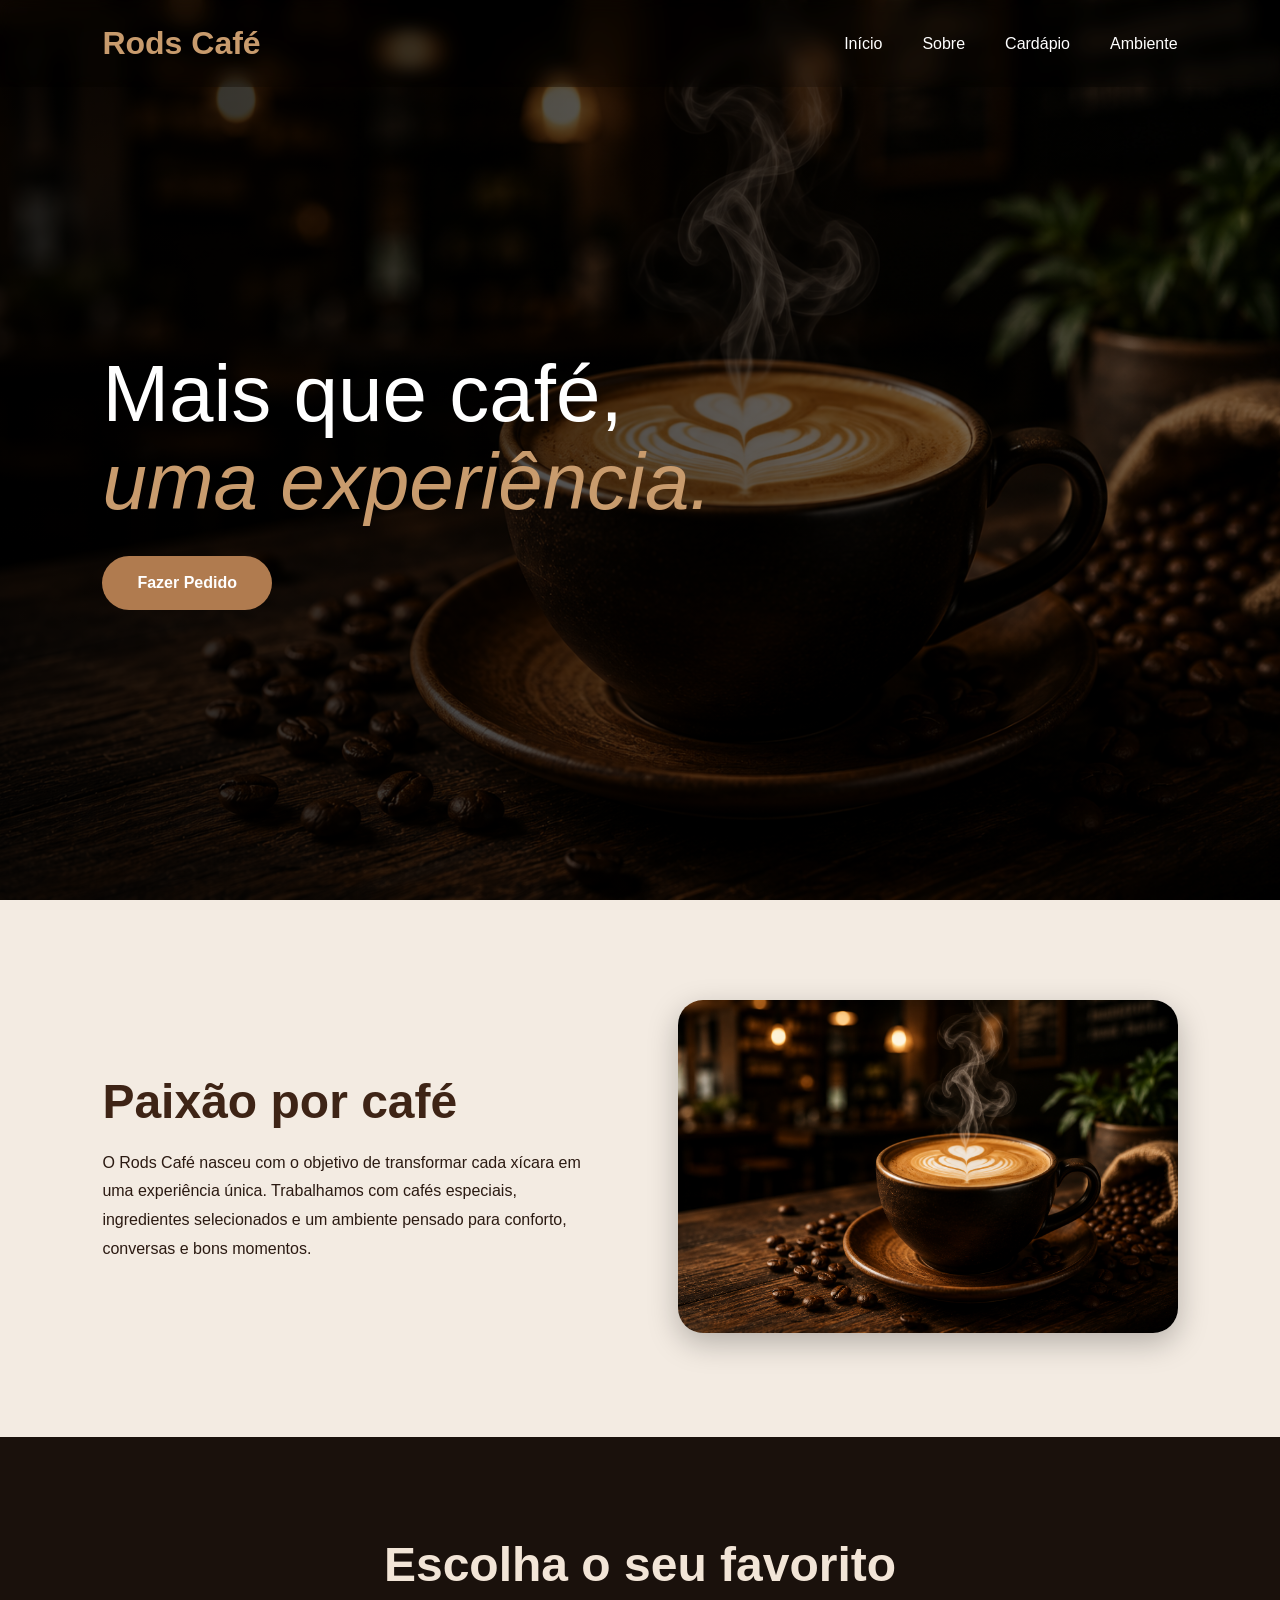
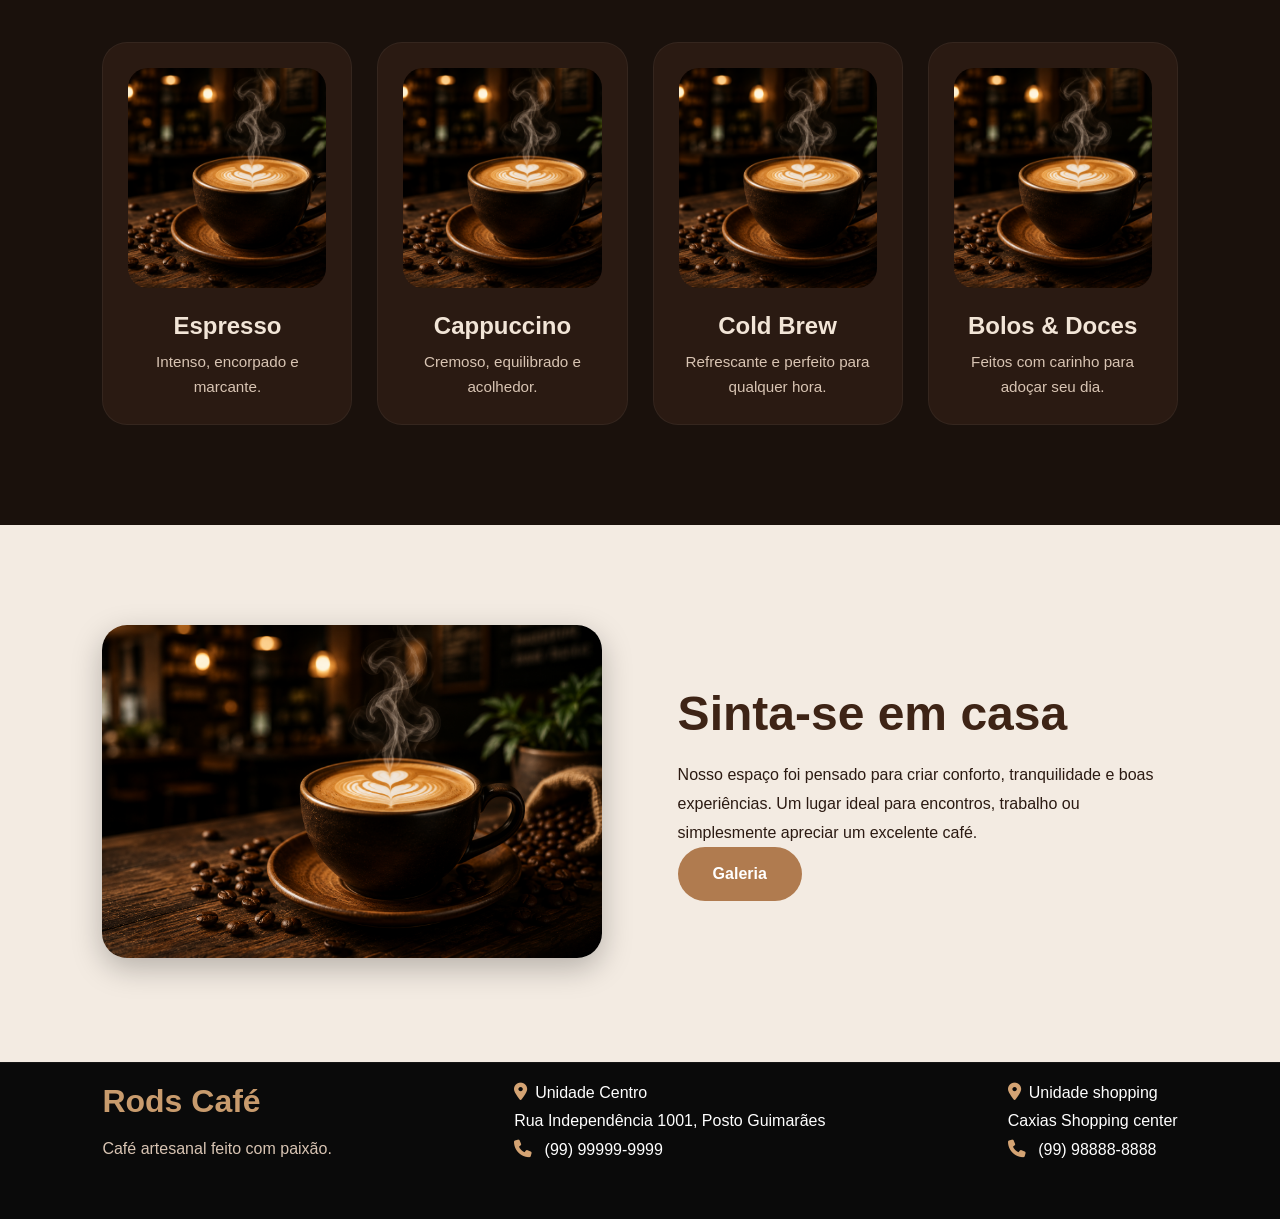
==== index.html @ 2e50395a "landg Rods" ====
<!DOCTYPE html>
<html lang="pt-br">
<head>
    <meta charset="UTF-8">
    <meta name="viewport" content="width=device-width, initial-scale=1.0">
    <title>Rods Café</title>
    <link rel="stylesheet" href="style.css">
    <link rel="preconnect" href="https://fonts.googleapis.com">
    <link rel="preconnect" href="https://fonts.gstatic.com" crossorigin>
    <link href="https://fonts.googleapis.com/css2?family=Montserrat:wght@100..900&display=swap" rel="stylesheet">
    <link rel="stylesheet" href="https://fonts.googleapis.com/css2?family=Material+Symbols+Outlined:opsz,wght,FILL,GRAD@20..48,100..700,0..1,-50..200" />
    <link rel="stylesheet" href="https://cdnjs.cloudflare.com/ajax/libs/font-awesome/6.5.1/css/all.min.css">
</head>
<body>
    <header>
        <nav class="navbar">
            <div class="logo">
                <h2>Rods Café</h2>
            </div>
            <div class="nav-links">
                <a href="#home">Início</a>
                <a href="#sobre">Sobre</a>
                <a href="#destaques">Cardápio</a>
                <a href="#ambiente">Ambiente</a>
            </div>
        </nav>
        <section class="home" id="home">
            <div class="container-home">
                <h1>
                    Mais que café, <br>
                    <span class="sub-h1">uma experiência.</span>
                </h1>
                <p class="home-text">
                   
                </p>
                <div class="button">
                    <button>
                        <a href="https://wa.me/5599984676987">
                            Fazer Pedido
                        </a>
                    </button>
                </div>
            </div>
        </section>
    </header>
    <main>
        <section class="sobre" id="sobre">
            <div class="container-sobre">
                <div class="text-sobre">
                    <h2>Paixão por café</h2>
                    <p>
                        O Rods Café nasceu com o objetivo de transformar
                        cada xícara em uma experiência única.
                        Trabalhamos com cafés especiais, ingredientes
                        selecionados e um ambiente pensado para conforto,
                        conversas e bons momentos.
                    </p>
                    <div class="button">

                    </div>
                </div>
                <div class="imagen">
                    <img src="imagens/hero.png" alt="Café">
                </div>
            </div>
        </section>
        <section class="destaques" id="destaques">
            <div class="container-dest">
                <h2>Escolha o seu favorito</h2>
                <div class="caput">
                    <div class="card">
                        <img src="imagens/hero.png" alt="Espresso">
                        <h3>Espresso</h3>
                        <p>
                            Intenso, encorpado e marcante.
                        </p>
                    </div>
                    <div class="card">
                        <img src="imagens/hero.png" alt="Cappuccino">
                        <h3>Cappuccino</h3>
                        <p>
                            Cremoso, equilibrado e acolhedor.
                        </p>
                    </div>
                    <div class="card">
                        <img src="imagens/hero.png" alt="Cold Brew">
                        <h3>Cold Brew</h3>
                        <p>
                            Refrescante e perfeito para qualquer hora.
                        </p>
                    </div>
                    <div class="card">
                        <img src="imagens/hero.png" alt="Bolos">
                        <h3>Bolos & Doces</h3>
                        <p>
                            Feitos com carinho para adoçar seu dia.
                        </p>
                    </div>
                </div>
            </div>
        </section>
        <section class="sobre" id="ambiente">
            <div class="container-sobre">
                <div class="imagen">
                    <img src="imagens/hero.png" alt="Ambiente">
                </div>
                <div class="text-sobre">
                    <h2>Sinta-se em casa</h2>
                    <p>
                        Nosso espaço foi pensado para criar conforto,
                        tranquilidade e boas experiências.
                        Um lugar ideal para encontros, trabalho
                        ou simplesmente apreciar um excelente café.
                    </p>
                    <div class="button">
                         <button>
                        <a href="galeria.html">
                            Galeria
                        </a>
                    </button>
                    </div>
                </div>
            </div>
        </section>
    </main>
<footer class="footer">
<div class="footer-content">
     <div class="footer-logo">
                <h2>Rods Café</h2>
                <p>
                    Café artesanal feito com paixão.
                </p>
            </div>
    <div class="unidade">
          <a href="https://maps.app.goo.gl/x1FSCji4xCbXxZhx7"><i class="fa-solid fa-location-dot"></i>Unidade Centro</a>
        <p>Rua Independência 1001, Posto Guimarães</p>
        <p><i class="fa-solid fa-phone"></i> (99) 99999-9999</p>
    </div>

    <div class="unidade">
        <a href="https://maps.app.goo.gl/CEFEuUbpwtLTMRqSA"><i class="fa-solid fa-location-dot"></i>Unidade shopping</a>
        <p>Caxias Shopping center</p>
        <p><i class="fa-solid fa-phone"></i> (99) 98888-8888</p>
    </div>
</div>
</footer>
</body>
</html>
---- style.css ----
*{
    margin: 0;
    padding: 0;
    box-sizing: border-box;
}

html{
    scroll-behavior: smooth;
}

body{
    font-family: "Montserrat", sans-serif;
    background-color: #0f0a07;
    color: #fff;
    overflow-x: hidden;
}

header{
    min-height: 100vh;
    background:
    linear-gradient(to right, rgba(0,0,0,0.85), rgba(0,0,0,0.45)),
    url("imagens/hero.png");
    background-size: cover;
    background-position: center;
    background-repeat: no-repeat;
}

.navbar{
    width: 100%;
    display: flex;
    justify-content: space-between;
    align-items: center;
    padding: 25px 8%;
    position: fixed;
    top: 0;
    left: 0;
    z-index: 1000;
    backdrop-filter: blur(8px);
    background: rgba(0,0,0,0.2);
}

.logo h2{
    font-size: 2rem;
    color: #c89b6d;
    font-weight: 700;
}

.nav-links{
    display: flex;
    gap: 40px;
}

.nav-links a{
    text-decoration: none;
    color: #fff;
    font-size: 1rem;
    transition: 0.3s;
    position: relative;
}

.nav-links a::after{
    content: "";
    position: absolute;
    left: 0;
    bottom: -6px;
    width: 0%;
    height: 2px;
    background-color: #c89b6d;
    transition: 0.3s;
}

.nav-links a:hover::after{
    width: 100%;
}

.nav-links a:hover{
    color: #c89b6d;
}

.home{
    width: 100%;
    min-height: 100vh;
    display: flex;
    align-items: center;
    padding: 140px 8% 80px;
}

.container-home{
    max-width: 650px;
}

.container-home h1{
    font-size: 5rem;
    line-height: 1.1;
    font-weight: 500;
    margin-bottom: 30px;
}

.sub-h1{
    color: #c89b6d;
    font-style: italic;
    font-weight: 400;
}

.button button{
    border: none;
    background: #b07b4f;
    padding: 18px 35px;
    border-radius: 40px;
    cursor: pointer;
    transition: 0.3s;
}

.button button:hover{
    transform: translateY(-3px);
    background: #c28a59;
}

.button button a{
    text-decoration: none;
    color: #fff;
    font-size: 1rem;
    font-weight: 600;
}

.image{
    display: none;
}

.sobre{
    background: #f3ebe2;
    color: #2b1a12;
    padding: 100px 8%;
}

.container-sobre{
    display: flex;
    align-items: center;
    justify-content: space-between;
    gap: 60px;
}

.container-sobre h2{
    font-size: 3rem;
    margin-bottom: 20px;
    color: #3e2416;
}

.container-sobre p{
    max-width: 500px;
    line-height: 1.8;
    font-size: 1rem;
}

.imagen img{
    width: 100%;
    max-width: 500px;
    border-radius: 25px;
    object-fit: cover;
    box-shadow: 0 10px 30px rgba(0,0,0,0.25);
}

.destaques{
    padding: 100px 8%;
    background: #1a110c;
}

.container-dest h2{
    text-align: center;
    font-size: 3rem;
    margin-bottom: 50px;
    color: #f2e5d7;
}

.caput{
    display: grid;
    grid-template-columns: repeat(4, 1fr);
    gap: 25px;
}

@media (max-width: 1024px){

    .navbar{
        padding: 20px 5%;
    }

    .nav-links{
        gap: 25px;
    }

    .container-home h1{
        font-size: 4rem;
    }

    .container-sobre{
        flex-direction: column;
        text-align: center;
    }

    .container-sobre p{
        max-width: 100%;
    }

    .imagen img{
        max-width: 100%;
    }

    .caput{
        grid-template-columns: repeat(2, 1fr);
    }
}

@media (max-width: 768px){

    .navbar{
        flex-direction: column;
        gap: 18px;
        padding: 20px;
    }

    .nav-links{
        flex-wrap: wrap;
        justify-content: center;
        gap: 20px;
    }

    .home{
        text-align: center;
        justify-content: center;
        padding-top: 180px;
    }

    .container-home{
        max-width: 100%;
    }

    .container-home h1{
        font-size: 3rem;
    }

    .button button{
        width: 100%;
        max-width: 300px;
    }

    .sobre{
        padding: 80px 6%;
    }

    .container-sobre h2{
        font-size: 2.4rem;
    }

    .container-dest h2{
        font-size: 2.3rem;
    }

    .caput{
        grid-template-columns: 1fr;
    }
}

@media (max-width: 480px){

    .logo h2{
        font-size: 1.6rem;
    }

    .nav-links a{
        font-size: 0.9rem;
    }

    .container-home h1{
        font-size: 2.3rem;
    }

    .container-sobre h2{
        font-size: 2rem;
    }

    .container-dest h2{
        font-size: 2rem;
    }

    .button button{
        padding: 16px 20px;
    }
}

.card{
    background: #2a1a12;
    padding: 25px;
    border-radius: 25px;
    text-align: center;
    transition: 0.4s;
    border: 1px solid rgba(255,255,255,0.05);
}

.card:hover{
    transform: translateY(-10px);
    box-shadow: 0 15px 30px rgba(0,0,0,0.35);
}

.card img{
    width: 100%;
    height: 220px;
    object-fit: cover;
    border-radius: 20px;
    margin-bottom: 20px;
}

.card h3{
    font-size: 1.5rem;
    margin-bottom: 10px;
    color: #f2e5d7;
}

.card p{
    color: #d8c4b3;
    line-height: 1.6;
    font-size: 0.95rem;
}

/* galeria */

*{
    margin:0;
    padding:0;
    box-sizing:border-box;
    font-family:Arial, sans-serif;
}

body{
    background:#111;
    color:white;
}

.hero{
    height:20vh;
    background-size:cover;
    background-position:center;
    display:flex;
    justify-content:center;
    align-items:center;
    flex-direction:column;
}

nav{
    position:absolute;
    top:35px;
    display:flex;
    gap:30px;
}

nav a{
    color:white;
    text-decoration:none;
    font-size:18px;
    transition:.3s;
}

nav a:hover{
    color:#c59d5f;
}

.hero h1{
     position:absolute;
    top:95px;
    display:flex;
    font-size:4rem;
    color:#c59d5f;
}

.galeria{
    width:70%;
    margin:60px auto;
    display:grid;
    grid-template-columns:repeat(auto-fit,minmax(300px,1fr));
    gap:25px;
}

.galeria img{
    width:100%;
    height:300px;
    object-fit:cover;
    border-radius:15px;
    transition:.4s;
    cursor:pointer;
}

.galeria img:hover{
    transform:scale(1.05);
    box-shadow:0 10px 30px rgba(197,157,95,.4);
}


.footer {
    background: #0a0a0a;
    padding: 20px 8%;
    border-top: 1px solid rgba(255,255,255,0.05);

}

.footer-content{
    display: flex;
    justify-content: space-between;
    gap: 90px;
    flex-wrap: wrap;
}

.footer-logo h2{
    color: #c89b6d;
    font-size: 2rem;
    margin-bottom: 15px;
}

.footer-logo p{
    color: #d8c4b3;
    max-width: 250px;
    line-height: 1.7;
}

.unidade {
    margin-bottom: 30px;
}

.unidade p {
    margin: 10px 0;
    font-size: 1rem;
}

  .unidade a{
    color:white;
    text-decoration:none;
    margin: 10px 0;
    font-size: 1rem;
}


.unidade i {
    color: #d4a373;
    margin-right: 8px;
    font-size: 1.1rem;
}

@media (max-width: 768px){

    .footer-content{
        flex-direction: column;
        text-align: center;
        align-items: center;
    }

    .footer-logo p{
        max-width: 100%;
    }
}
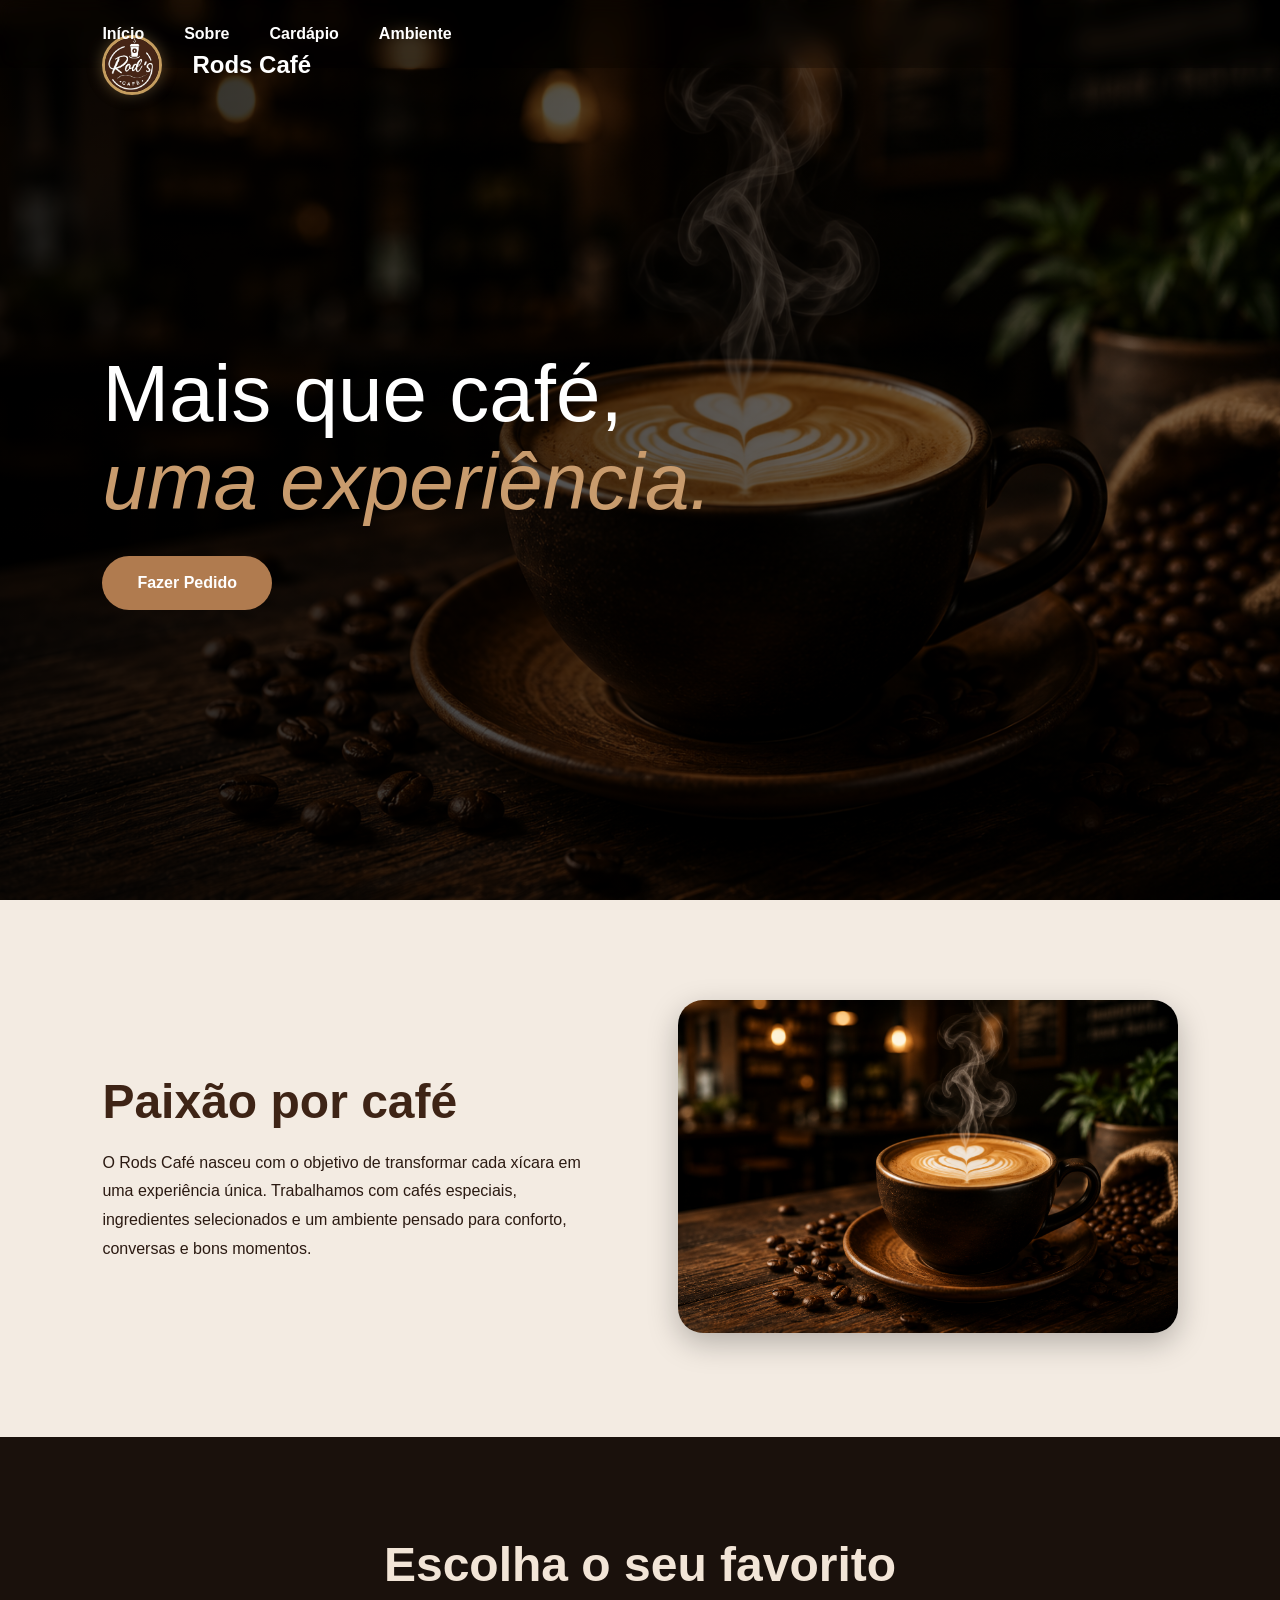
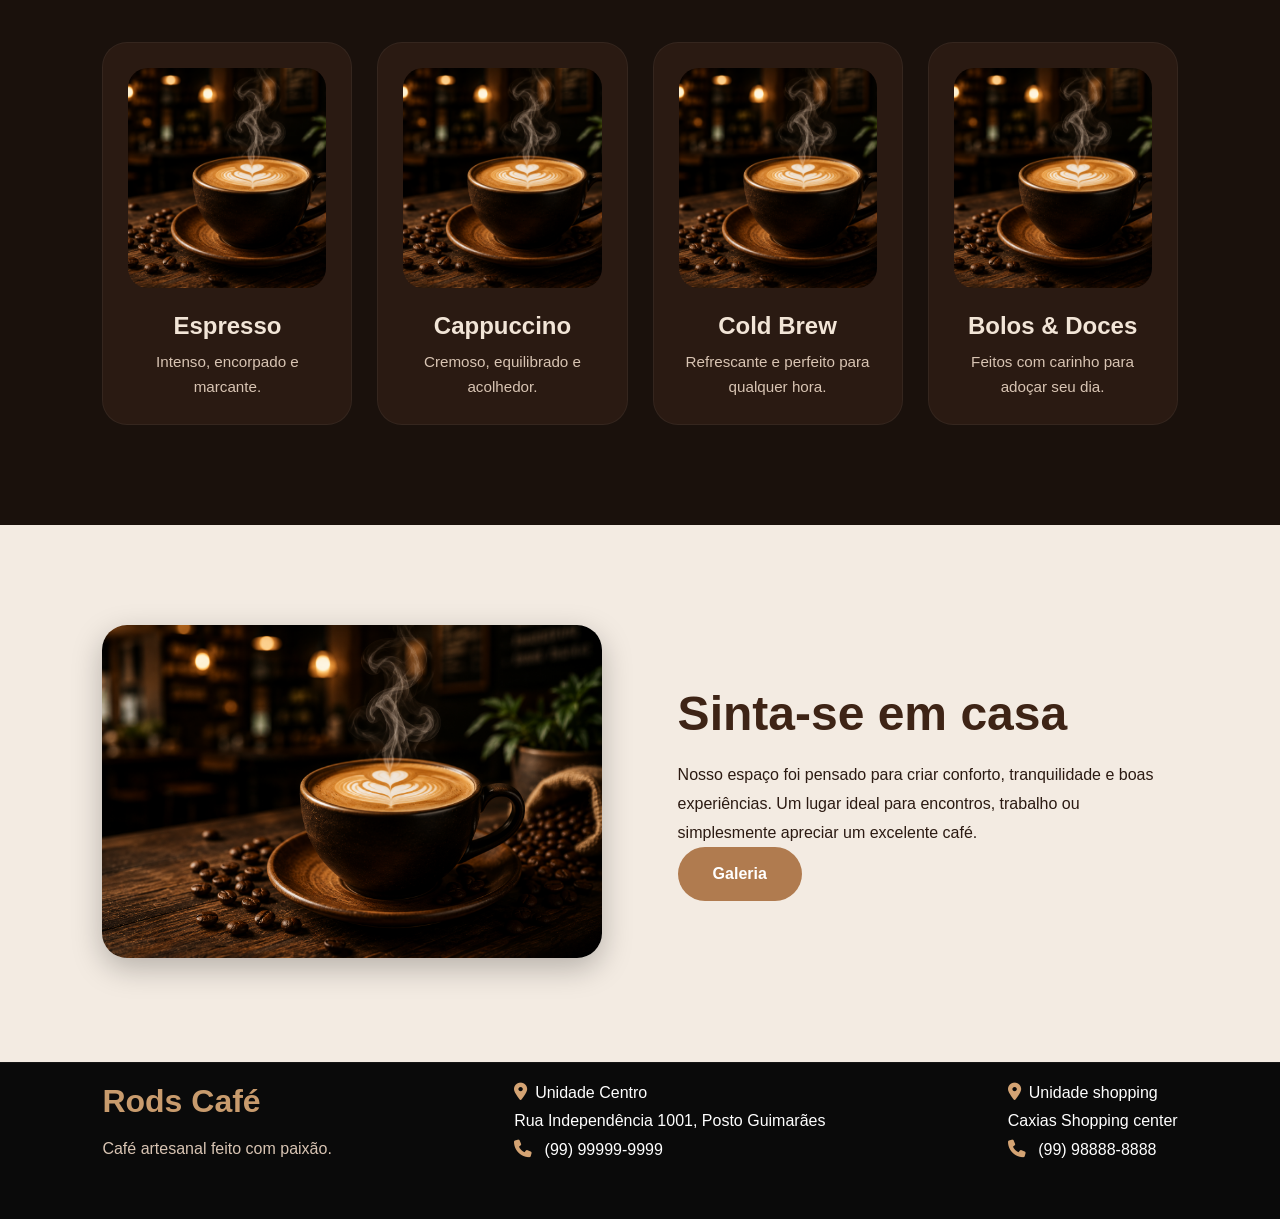
==== commit 0de4ec03: "atualizao do navbar" ====
--- a/index.html
+++ b/index.html
@@ -13,17 +13,24 @@
 </head>
 <body>
     <header>
-        <nav class="navbar">
-            <div class="logo">
-                <h2>Rods Café</h2>
-            </div>
-            <div class="nav-links">
-                <a href="#home">Início</a>
-                <a href="#sobre">Sobre</a>
-                <a href="#destaques">Cardápio</a>
-                <a href="#ambiente">Ambiente</a>
-            </div>
-        </nav>
+     <nav class="navbar">
+
+    <div class="nav-brand">
+        <div class="nav-logo">
+            <img src="imagens/logo.png" alt="Logo">
+        </div>
+
+        <h1>Rods Café</h1>
+    </div>
+
+    <ul class="nav-links">
+        <li><a href="#home">Início</a></li>
+        <li><a href="#sobre">Sobre</a></li>
+        <li><a href="#destaques">Cardápio</a></li>
+        <li><a href="#ambiente">Ambiente</a></li>
+    </ul>
+
+</nav>
         <section class="home" id="home">
             <div class="container-home">
                 <h1>
--- a/style.css
+++ b/style.css
@@ -26,10 +26,42 @@
     background-repeat: no-repeat;
 }
 
+
+
+
+.navbar{
+    display:flex;
+    justify-content:space-between;
+    align-items:center;
+    padding:20px 8%;
+}
+
+.nav-brand{
+    display:flex;
+    align-items:center;
+    gap:15px;
+}
+
+.nav-links{
+    display:flex;
+    gap:30px;
+    list-style:none;
+}
+
+.nav-links a{
+    color:white;
+    text-decoration:none;
+    font-weight:600;
+}
+
+
+
+
+
 .navbar{
     width: 100%;
     display: flex;
-    justify-content: space-between;
+   
     align-items: center;
     padding: 25px 8%;
     position: fixed;
@@ -38,6 +70,21 @@
     z-index: 1000;
     backdrop-filter: blur(8px);
     background: rgba(0,0,0,0.2);
+    gap: 15px;
+}
+
+.nav-logo img{
+    width: 60px !important;
+    height: 60px !important;
+    border-radius: 50% !important;
+}
+
+.nav-logo img{
+    display: flex !important;
+    align-items: center !important;
+    gap: 10px !important;
+    border: 3px solid #c59d5f;
+    box-shadow: 0 0 15px rgba(197,157,95,.4);
 }
 
 .logo h2{
@@ -180,32 +227,25 @@
 }
 
 @media (max-width: 1024px){
-
     .navbar{
         padding: 20px 5%;
     }
-
     .nav-links{
         gap: 25px;
     }
-
     .container-home h1{
         font-size: 4rem;
     }
-
     .container-sobre{
         flex-direction: column;
         text-align: center;
     }
-
     .container-sobre p{
         max-width: 100%;
     }
-
     .imagen img{
         max-width: 100%;
     }
-
     .caput{
         grid-template-columns: repeat(2, 1fr);
     }
@@ -213,16 +253,42 @@
 
 @media (max-width: 768px){
 
-    .navbar{
-        flex-direction: column;
-        gap: 18px;
-        padding: 20px;
-    }
+
+
+ .navbar{
+        padding:15px 5%;
+    }
+
+    .nav-logo img{
+        width:35px;
+        height:35px;
+    }
+
+    .nav-brand h1{
+        font-size:1.3rem;
+    }
+
+    .nav-links{
+        gap: 9px;
+    }
+
+    .nav-links a{
+        font-size:0.7rem;
+    }
+
+
+
+    
+   .navbar{
+    display:flex;
+    justify-content:space-between;
+    align-items:center;
+}
 
     .nav-links{
         flex-wrap: wrap;
         justify-content: center;
-        gap: 20px;
+        gap: 10px;
     }
 
     .home{
@@ -337,7 +403,7 @@
 }
 
 .hero{
-    height:20vh;
+    height:25vh;
     background-size:cover;
     background-position:center;
     display:flex;
@@ -346,7 +412,7 @@
     flex-direction:column;
 }
 
-nav{
+.nav-brand{
     position:absolute;
     top:35px;
     display:flex;
@@ -365,19 +431,23 @@
 }
 
 .hero h1{
-     position:absolute;
-    top:95px;
-    display:flex;
     font-size:4rem;
     color:#c59d5f;
+    margin-top:120px;
 }
 
 .galeria{
-    width:70%;
+    width:100%;
+    max-width:1200px;
+    padding:0 20px;
     margin:60px auto;
     display:grid;
     grid-template-columns:repeat(auto-fit,minmax(300px,1fr));
     gap:25px;
+}
+
+.galeria img{
+    display:block;
 }
 
 .galeria img{
@@ -456,3 +526,43 @@
         max-width: 100%;
     }
 }
+
+
+
+@media (max-width: 768px){
+
+    nav{
+        gap:15px;
+    }
+
+    nav a{
+        font-size:16px;
+    }
+
+    .hero h1{
+        font-size:3rem;
+        margin-top:140px;
+    }
+
+    .galeria{
+        grid-template-columns:2fr;
+        padding:0 50px;
+    }
+
+    .galeria img{
+        width:100%;
+        height:auto;
+    }
+
+    .footer-content{
+        flex-direction:column;
+        text-align:center;
+        align-items:center;
+    }
+
+    .footer-logo p{
+        max-width:100%;
+    }
+}
+
+
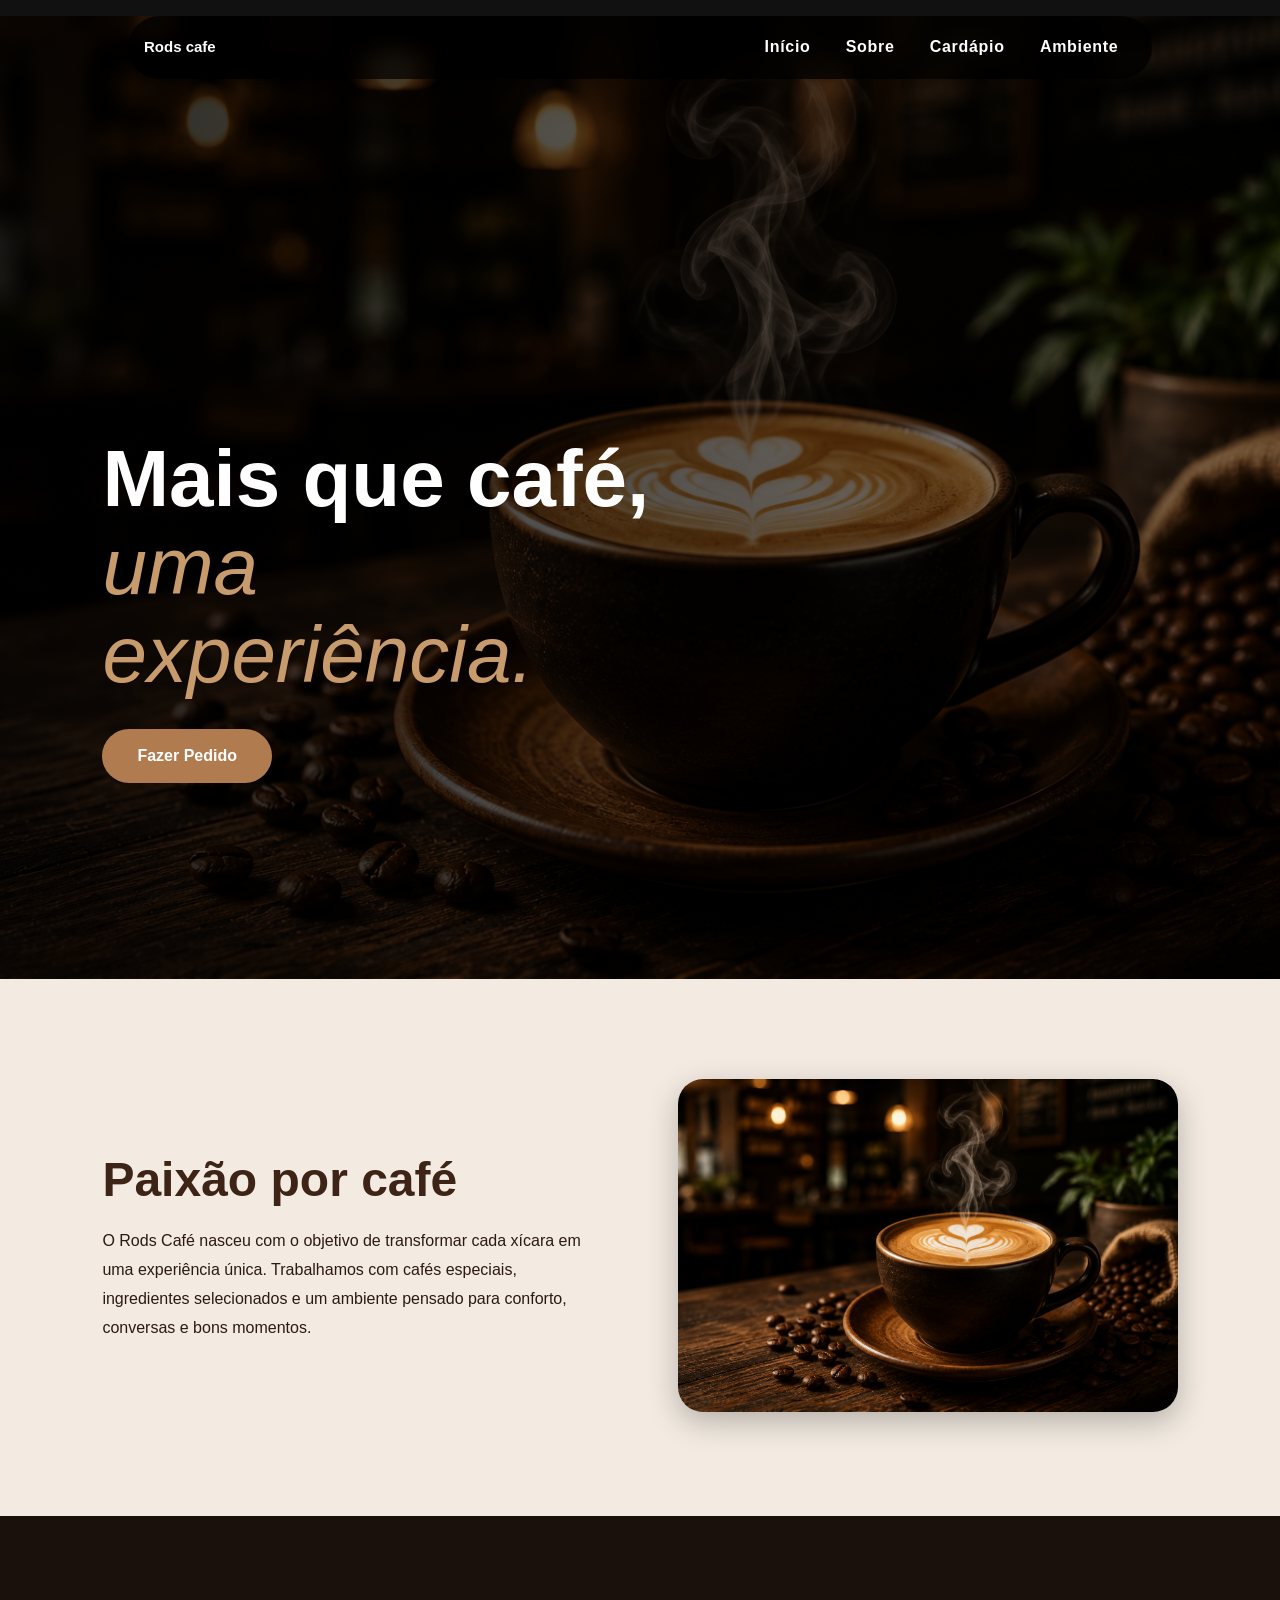
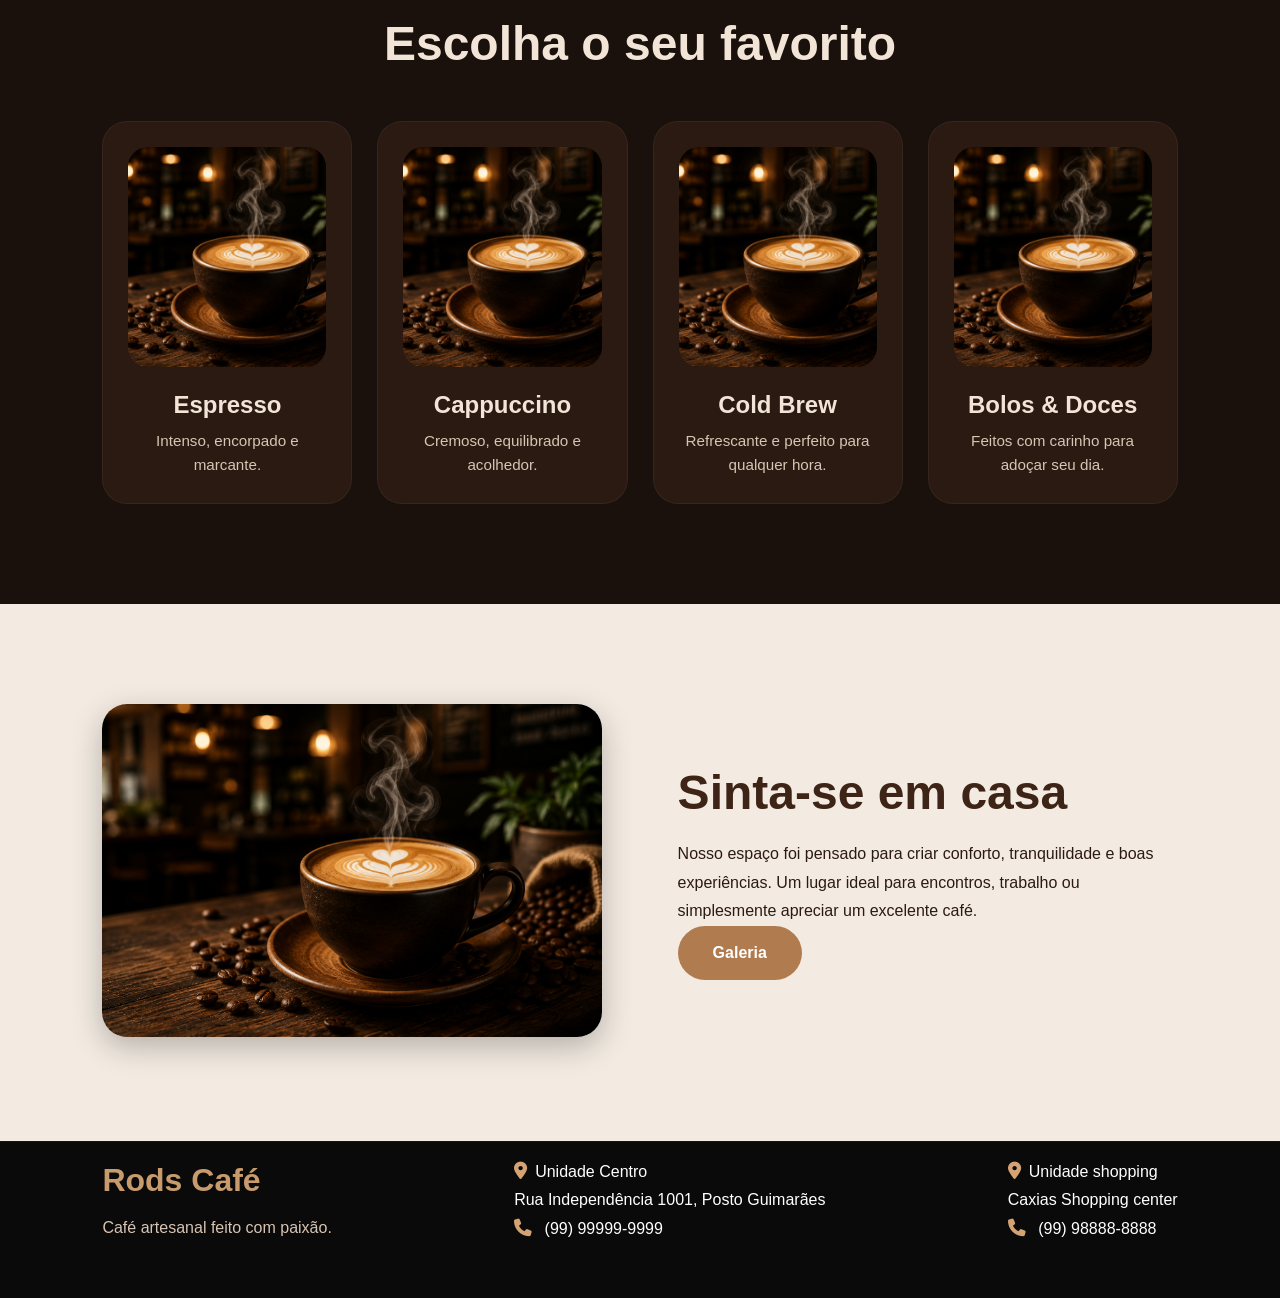
==== commit e23e5dfd: "atualizçao no nav" ====
--- a/index.html
+++ b/index.html
@@ -5,6 +5,7 @@
     <meta name="viewport" content="width=device-width, initial-scale=1.0">
     <title>Rods Café</title>
     <link rel="stylesheet" href="style.css">
+    <link rel="stylesheet" href="galeria.css">
     <link rel="preconnect" href="https://fonts.googleapis.com">
     <link rel="preconnect" href="https://fonts.gstatic.com" crossorigin>
     <link href="https://fonts.googleapis.com/css2?family=Montserrat:wght@100..900&display=swap" rel="stylesheet">
@@ -13,23 +14,22 @@
 </head>
 <body>
     <header>
-     <nav class="navbar">
-
-    <div class="nav-brand">
-        <div class="nav-logo">
-            <img src="imagens/logo.png" alt="Logo">
+ <nav>
+    <div class="logo">
+       <h1>Rods cafe</h1>
+    </div>
+    <input type="checkbox" id="click">
+    <label for="click" class="mainicon">
+        <div class="menu">
+        <i class="bi bi-list"></i>
         </div>
-
-        <h1>Rods Café</h1>
-    </div>
-
-    <ul class="nav-links">
-        <li><a href="#home">Início</a></li>
-        <li><a href="#sobre">Sobre</a></li>
-        <li><a href="#destaques">Cardápio</a></li>
-        <li><a href="#ambiente">Ambiente</a></li>
-    </ul>
-
+    </label>
+    <ul>
+        <li><a href="index.html">Início</a></li>
+        <li><a href="index.html#sobre">Sobre</a></li>
+        <li><a href="index.html#destaques">Cardápio</a></li>
+        <li><a href="index.html#ambiente">Ambiente</a></li>
+        </ul>
 </nav>
         <section class="home" id="home">
             <div class="container-home">
--- a/style.css
+++ b/style.css
@@ -26,121 +26,22 @@
     background-repeat: no-repeat;
 }
 
-
-
-
-.navbar{
-    display:flex;
-    justify-content:space-between;
-    align-items:center;
-    padding:20px 8%;
-}
-
-.nav-brand{
-    display:flex;
-    align-items:center;
-    gap:15px;
-}
-
-.nav-links{
-    display:flex;
-    gap:30px;
-    list-style:none;
-}
-
-.nav-links a{
-    color:white;
-    text-decoration:none;
-    font-weight:600;
-}
-
-
-
-
-
-.navbar{
-    width: 100%;
-    display: flex;
-   
-    align-items: center;
-    padding: 25px 8%;
-    position: fixed;
-    top: 0;
-    left: 0;
-    z-index: 1000;
-    backdrop-filter: blur(8px);
-    background: rgba(0,0,0,0.2);
-    gap: 15px;
-}
-
-.nav-logo img{
-    width: 60px !important;
-    height: 60px !important;
-    border-radius: 50% !important;
-}
-
-.nav-logo img{
-    display: flex !important;
-    align-items: center !important;
-    gap: 10px !important;
-    border: 3px solid #c59d5f;
-    box-shadow: 0 0 15px rgba(197,157,95,.4);
-}
-
-.logo h2{
-    font-size: 2rem;
-    color: #c89b6d;
-    font-weight: 700;
-}
-
-.nav-links{
-    display: flex;
-    gap: 40px;
-}
-
-.nav-links a{
-    text-decoration: none;
-    color: #fff;
-    font-size: 1rem;
-    transition: 0.3s;
-    position: relative;
-}
-
-.nav-links a::after{
-    content: "";
-    position: absolute;
-    left: 0;
-    bottom: -6px;
-    width: 0%;
-    height: 2px;
-    background-color: #c89b6d;
-    transition: 0.3s;
-}
-
-.nav-links a:hover::after{
-    width: 100%;
-}
-
-.nav-links a:hover{
-    color: #c89b6d;
-}
-
 .home{
     width: 100%;
     min-height: 100vh;
     display: flex;
     align-items: center;
-    padding: 140px 8% 80px;
+    padding: 240px 8% 80px;
 }
 
 .container-home{
-    max-width: 650px;
+    max-width: 600px;
 }
 
 .container-home h1{
     font-size: 5rem;
     line-height: 1.1;
-    font-weight: 500;
+    font-weight: 600;
     margin-bottom: 30px;
 }
 
@@ -390,179 +291,5 @@
 
 /* galeria */
 
-*{
-    margin:0;
-    padding:0;
-    box-sizing:border-box;
-    font-family:Arial, sans-serif;
-}
-
-body{
-    background:#111;
-    color:white;
-}
-
-.hero{
-    height:25vh;
-    background-size:cover;
-    background-position:center;
-    display:flex;
-    justify-content:center;
-    align-items:center;
-    flex-direction:column;
-}
-
-.nav-brand{
-    position:absolute;
-    top:35px;
-    display:flex;
-    gap:30px;
-}
-
-nav a{
-    color:white;
-    text-decoration:none;
-    font-size:18px;
-    transition:.3s;
-}
-
-nav a:hover{
-    color:#c59d5f;
-}
-
-.hero h1{
-    font-size:4rem;
-    color:#c59d5f;
-    margin-top:120px;
-}
-
-.galeria{
-    width:100%;
-    max-width:1200px;
-    padding:0 20px;
-    margin:60px auto;
-    display:grid;
-    grid-template-columns:repeat(auto-fit,minmax(300px,1fr));
-    gap:25px;
-}
-
-.galeria img{
-    display:block;
-}
-
-.galeria img{
-    width:100%;
-    height:300px;
-    object-fit:cover;
-    border-radius:15px;
-    transition:.4s;
-    cursor:pointer;
-}
-
-.galeria img:hover{
-    transform:scale(1.05);
-    box-shadow:0 10px 30px rgba(197,157,95,.4);
-}
-
-
-.footer {
-    background: #0a0a0a;
-    padding: 20px 8%;
-    border-top: 1px solid rgba(255,255,255,0.05);
-
-}
-
-.footer-content{
-    display: flex;
-    justify-content: space-between;
-    gap: 90px;
-    flex-wrap: wrap;
-}
-
-.footer-logo h2{
-    color: #c89b6d;
-    font-size: 2rem;
-    margin-bottom: 15px;
-}
-
-.footer-logo p{
-    color: #d8c4b3;
-    max-width: 250px;
-    line-height: 1.7;
-}
-
-.unidade {
-    margin-bottom: 30px;
-}
-
-.unidade p {
-    margin: 10px 0;
-    font-size: 1rem;
-}
-
-  .unidade a{
-    color:white;
-    text-decoration:none;
-    margin: 10px 0;
-    font-size: 1rem;
-}
-
-
-.unidade i {
-    color: #d4a373;
-    margin-right: 8px;
-    font-size: 1.1rem;
-}
-
-@media (max-width: 768px){
-
-    .footer-content{
-        flex-direction: column;
-        text-align: center;
-        align-items: center;
-    }
-
-    .footer-logo p{
-        max-width: 100%;
-    }
-}
-
-
-
-@media (max-width: 768px){
-
-    nav{
-        gap:15px;
-    }
-
-    nav a{
-        font-size:16px;
-    }
-
-    .hero h1{
-        font-size:3rem;
-        margin-top:140px;
-    }
-
-    .galeria{
-        grid-template-columns:2fr;
-        padding:0 50px;
-    }
-
-    .galeria img{
-        width:100%;
-        height:auto;
-    }
-
-    .footer-content{
-        flex-direction:column;
-        text-align:center;
-        align-items:center;
-    }
-
-    .footer-logo p{
-        max-width:100%;
-    }
-}
-
-
+
+
--- a/galeria.css
+++ b/galeria.css
@@ -0,0 +1,333 @@
+*{
+    margin:0;
+    padding:0;
+    box-sizing:border-box;
+    font-family:Arial, sans-serif;
+}
+
+body{
+    background:#111;
+    color:white;
+}
+
+.hero{
+    
+    background-size:cover;
+    background-position:center;
+    display:flex;
+    justify-content:center;
+    align-items:center;
+    flex-direction:column;
+}
+
+.nav-brand{
+    position:absolute;
+    top:35px;
+    display:flex;
+    gap:30px;
+}
+
+nav a{
+    color:white;
+    text-decoration:none;
+    font-size:18px;
+    transition:.3s;
+}
+
+nav a:hover{
+    color:#c59d5f;
+}
+
+.hero h1{
+    font-size:4rem;
+    color:#c59d5f;
+    margin-top:120px;
+}
+
+.galeria{
+    width:100%;
+    max-width:1200px;
+    padding:0 20px;
+    margin:60px auto;
+    display:grid;
+    grid-template-columns:repeat(auto-fit,minmax(300px,1fr));
+    gap:25px;
+}
+
+.galeria img{
+    display:block;
+}
+
+.galeria img{
+    width:100%;
+    height:300px;
+    object-fit:cover;
+    border-radius:15px;
+    transition:.4s;
+    cursor:pointer;
+}
+
+.galeria img:hover{
+    transform:scale(1.05);
+    box-shadow:0 10px 30px rgba(197,157,95,.4);
+}
+
+
+.footer {
+    background: #0a0a0a;
+    padding: 20px 8%;
+    border-top: 1px solid rgba(255,255,255,0.05);
+
+}
+
+.footer-content{
+    display: flex;
+    justify-content: space-between;
+    gap: 90px;
+    flex-wrap: wrap;
+}
+
+.footer-logo h2{
+    color: #c89b6d;
+    font-size: 2rem;
+    margin-bottom: 15px;
+}
+
+.footer-logo p{
+    color: #d8c4b3;
+    max-width: 250px;
+    line-height: 1.7;
+}
+
+.unidade {
+    margin-bottom: 30px;
+}
+
+.unidade p {
+    margin: 10px 0;
+    font-size: 1rem;
+}
+
+  .unidade a{
+    color:white;
+    text-decoration:none;
+    margin: 10px 0;
+    font-size: 1rem;
+}
+
+
+.unidade i {
+    color: #d4a373;
+    margin-right: 8px;
+    font-size: 1.1rem;
+}
+
+@media (max-width: 768px){
+
+    .footer-content{
+        flex-direction: column;
+        text-align: center;
+        align-items: center;
+    }
+
+    .footer-logo p{
+        max-width: 100%;
+    }
+}
+
+
+
+@media (max-width: 768px){
+
+    nav{
+        gap:15px;
+    }
+
+    nav a{
+        font-size:16px;
+    }
+
+    .hero h1{
+        font-size:3rem;
+        margin-top:140px;
+    }
+
+    .galeria{
+        grid-template-columns:2fr;
+        padding:0 50px;
+    }
+
+    .galeria img{
+        width:100%;
+        height:auto;
+    }
+
+    .footer-content{
+        flex-direction:column;
+        text-align:center;
+        align-items:center;
+    }
+
+    .footer-logo p{
+        max-width:100%;
+    }
+}
+
+
+
+@import url('https://fonts.googleapis.com/css2?family=Outfit:wght@200;300;400;500;600;700;800&family=Roboto:wght@100;300;400&display=swap');
+
+
+
+    * {
+        margin: 0;
+        padding: 0;
+        font-family: 'Outfit', sans-serif;
+    }
+
+    body {
+        background-image: url('/modern-1.jpg');
+        background-position: center;
+        background-size: cover;
+        background-repeat: no-repeat;
+        height: 100vh;
+    }
+
+    /*nav */
+    nav {
+        display: flex;
+        justify-content: space-between;
+        max-width: 80%;
+        margin: auto;
+        padding: 1.4rem 1rem;
+        background-color: #000000b5;
+        backdrop-filter: blur(10px);
+        border-radius: 3rem;
+        margin-top: 1rem;
+    }
+
+    .logo {
+        font-size: 10px;
+        font-weight: 600;  
+    }
+
+    .logo h1:hover {
+        color: #c89b6d;
+        text-decoration: none;
+        transition: all .5s ease-in-out;
+    }
+
+    ul {
+        list-style-type: none;
+        margin: 0;
+        padding: 0;
+        padding: 0;
+        background-color: transparent;
+        overflow: hidden;
+        margin-bottom: 0;
+    }
+
+    li {
+        padding: 0rem 1.1rem;
+        float: left;
+    }
+
+    li a {
+        color: #ffffff;
+        text-decoration: none;
+        font-size: 1rem;
+        font-weight: 600;
+        letter-spacing: .7px;
+    }
+
+    ul li a {
+        position: relative;
+    }
+
+    ul li a::before {
+        content: "";
+        position: absolute;
+        bottom: -6px;
+        width: 100%;
+        height: 3px;
+        background-color: #c89b6d;
+    }
+
+    /* Center Animation */
+    ul li a::before {
+        transform: scale(0, 1);
+        transition: transform .3s ease;
+    }
+
+    ul li a:hover::before {
+        transform: scale(1, 1);
+    }
+    li a.active,
+    li a:hover {
+        color: #c89b6d;
+        transition: all .3s ease-in-out
+    }
+
+    #click {
+        display: none;
+    }
+
+    .menu {
+        display: none;
+    }
+
+    @media only screen and (max-width:1024px) {
+        nav {
+            max-width: 98%;
+        }
+    }
+
+    @media only screen and (max-width:768px) {
+        html {
+            font-size: 80%;
+        }
+
+        nav {
+            max-width: 100%;
+        }
+    }
+
+    @media only screen and (max-width:480px) {
+        html {
+            font-size: 85%;
+        }
+
+        header {
+            height: 100vh;
+        }
+
+        li {
+            padding: 1rem 1.1rem;
+        }
+
+        .menu {
+            display: block;
+            font-size: 2rem;
+            font-weight: bold;
+            color: #fff;
+        }
+
+        ul {
+            width: 100%;
+            height: 100vh;
+            position: absolute;
+            display: flex;
+            flex-direction: column;
+            text-align: center;
+            top: 4rem;
+            left: -100%;
+            background-color: #000000b5;
+            backdrop-filter: blur(10px);
+        }
+
+        #click:checked~ul {
+            left: 0%;
+            transition: all 0.3s ease;
+        }
+
+    }
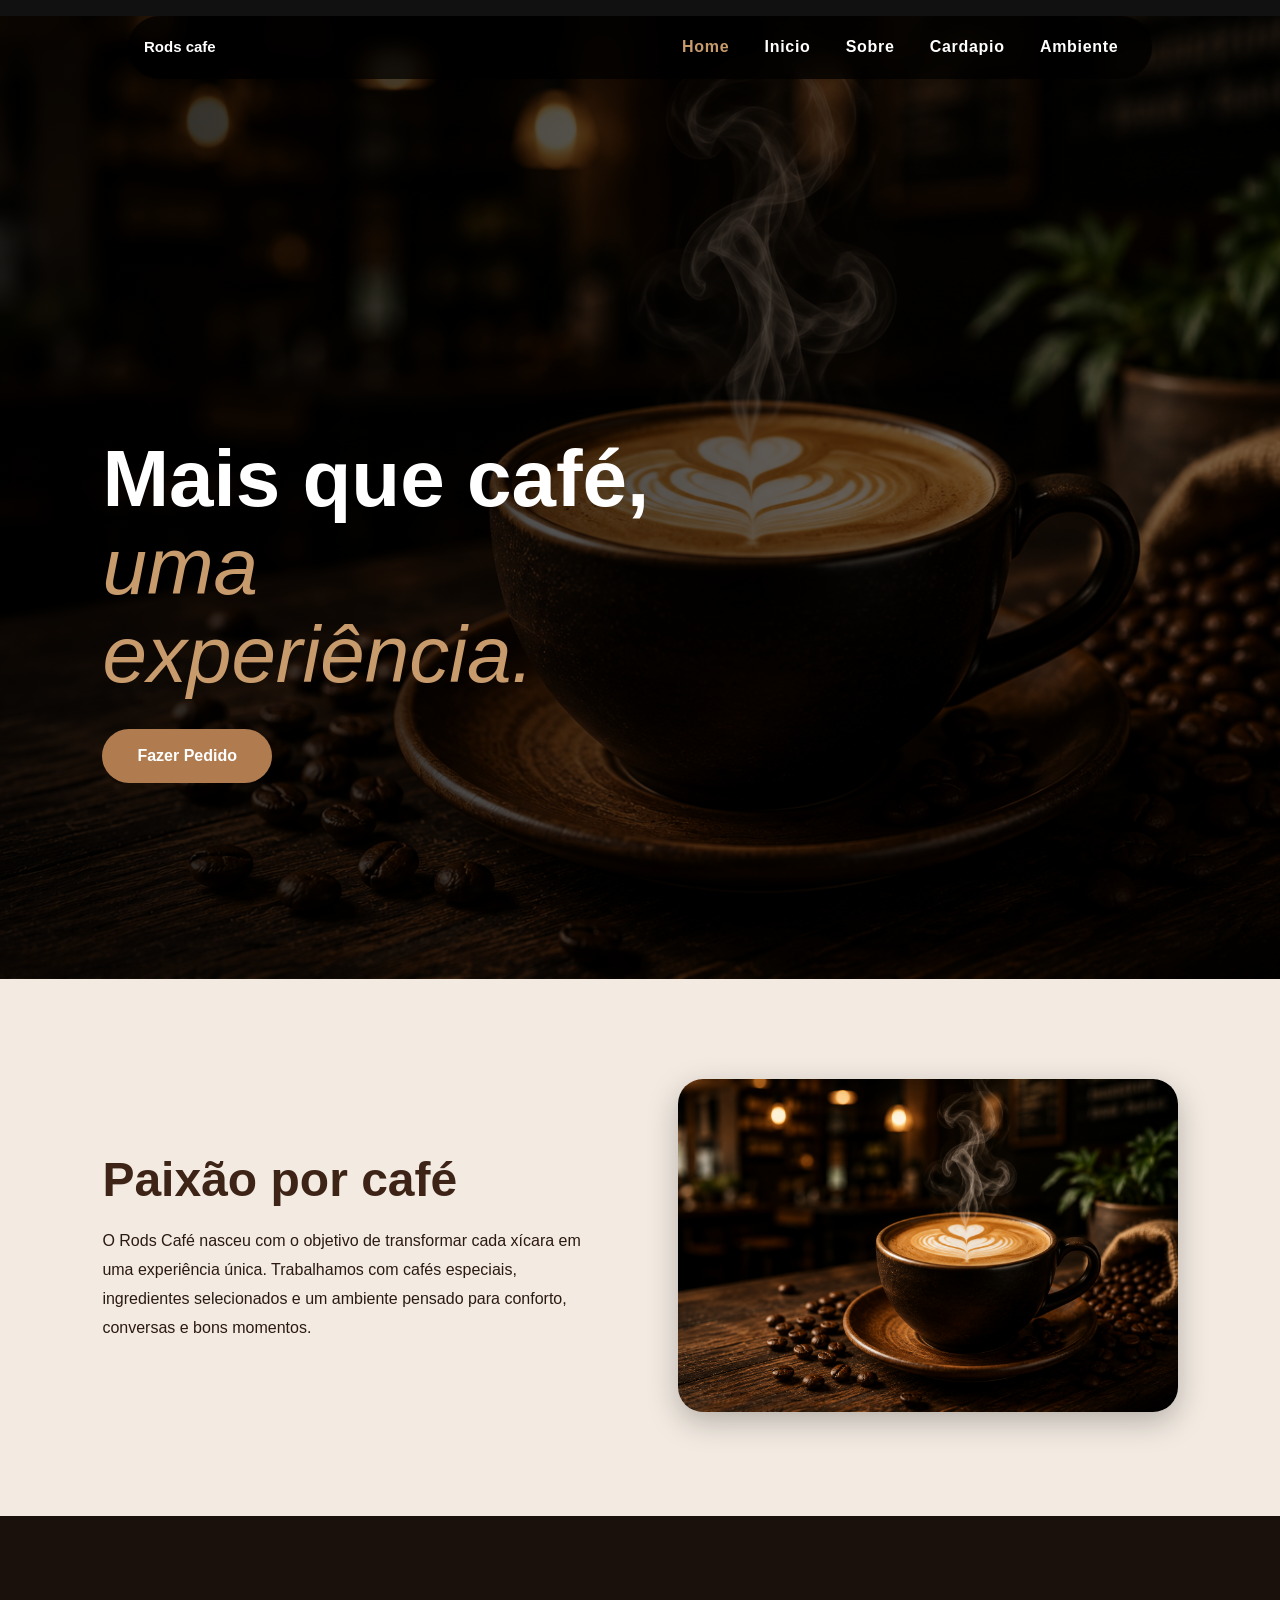
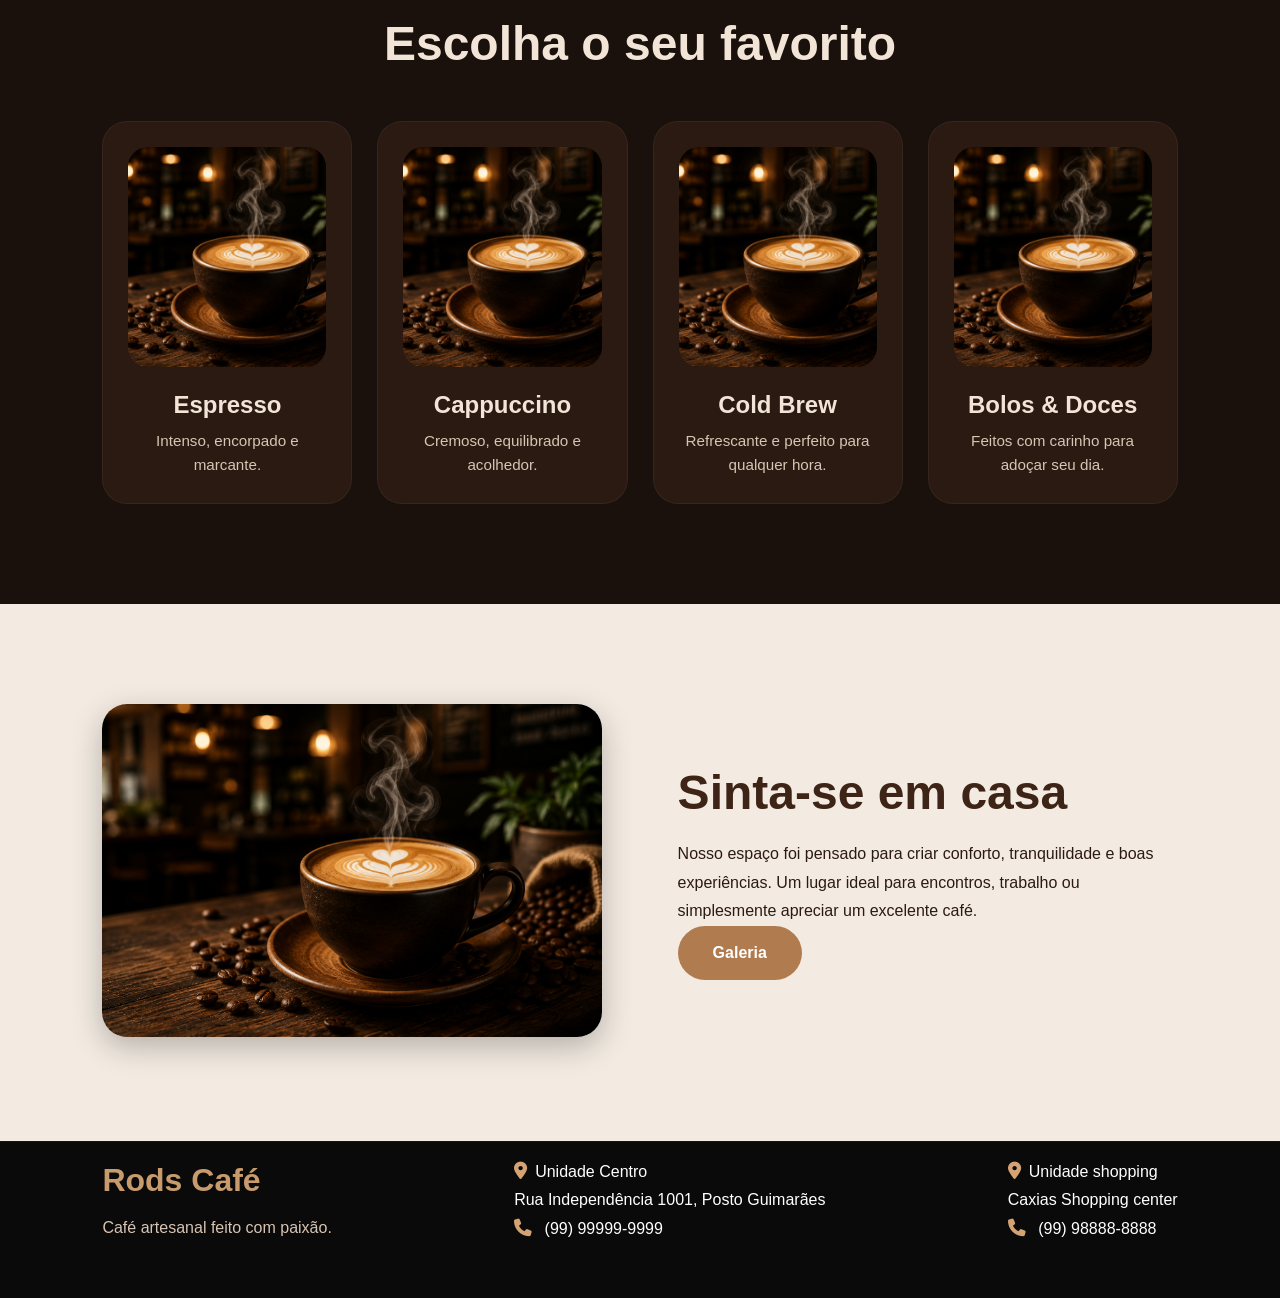
==== commit a75f3170: "Atualizçao do navbar" ====
--- a/index.html
+++ b/index.html
@@ -11,6 +11,10 @@
     <link href="https://fonts.googleapis.com/css2?family=Montserrat:wght@100..900&display=swap" rel="stylesheet">
     <link rel="stylesheet" href="https://fonts.googleapis.com/css2?family=Material+Symbols+Outlined:opsz,wght,FILL,GRAD@20..48,100..700,0..1,-50..200" />
     <link rel="stylesheet" href="https://cdnjs.cloudflare.com/ajax/libs/font-awesome/6.5.1/css/all.min.css">
+
+<link rel="stylesheet" href="https://cdn.jsdelivr.net/npm/bootstrap-icons@1.10.5/font/bootstrap-icons.css">
+
+
 </head>
 <body>
     <header>
@@ -18,18 +22,20 @@
     <div class="logo">
        <h1>Rods cafe</h1>
     </div>
-    <input type="checkbox" id="click">
-    <label for="click" class="mainicon">
-        <div class="menu">
-        <i class="bi bi-list"></i>
-        </div>
-    </label>
-    <ul>
-        <li><a href="index.html">Início</a></li>
-        <li><a href="index.html#sobre">Sobre</a></li>
-        <li><a href="index.html#destaques">Cardápio</a></li>
-        <li><a href="index.html#ambiente">Ambiente</a></li>
-        </ul>
+     <input type="checkbox" id="click">
+            <label for="click" class="mainicon">
+                <div class="menu">
+                    <i class="bi bi-list"></i>
+                </div>
+            </label>
+      <ul>
+                <li><a href="#" class="active">Home</a>
+                <li><a href="index.html">Inicio</a></li>
+                <li><a href="index.html#sobre">Sobre</a></li>
+                <li><a href="index.html#destaque">Cardapio</a></li>
+                <li><a href="index.html#ambiente">Ambiente</a></li>
+                </li>
+            </ul>
 </nav>
         <section class="home" id="home">
             <div class="container-home">
--- a/style.css
+++ b/style.css
@@ -128,12 +128,6 @@
 }
 
 @media (max-width: 1024px){
-    .navbar{
-        padding: 20px 5%;
-    }
-    .nav-links{
-        gap: 25px;
-    }
     .container-home h1{
         font-size: 4rem;
     }
@@ -154,43 +148,6 @@
 
 @media (max-width: 768px){
 
-
-
- .navbar{
-        padding:15px 5%;
-    }
-
-    .nav-logo img{
-        width:35px;
-        height:35px;
-    }
-
-    .nav-brand h1{
-        font-size:1.3rem;
-    }
-
-    .nav-links{
-        gap: 9px;
-    }
-
-    .nav-links a{
-        font-size:0.7rem;
-    }
-
-
-
-    
-   .navbar{
-    display:flex;
-    justify-content:space-between;
-    align-items:center;
-}
-
-    .nav-links{
-        flex-wrap: wrap;
-        justify-content: center;
-        gap: 10px;
-    }
 
     .home{
         text-align: center;
@@ -289,7 +246,5 @@
     font-size: 0.95rem;
 }
 
-/* galeria */
-
-
-
+
+
--- a/galeria.css
+++ b/galeria.css
@@ -138,14 +138,6 @@
 
 
 @media (max-width: 768px){
-
-    nav{
-        gap:15px;
-    }
-
-    nav a{
-        font-size:16px;
-    }
 
     .hero h1{
         font-size:3rem;
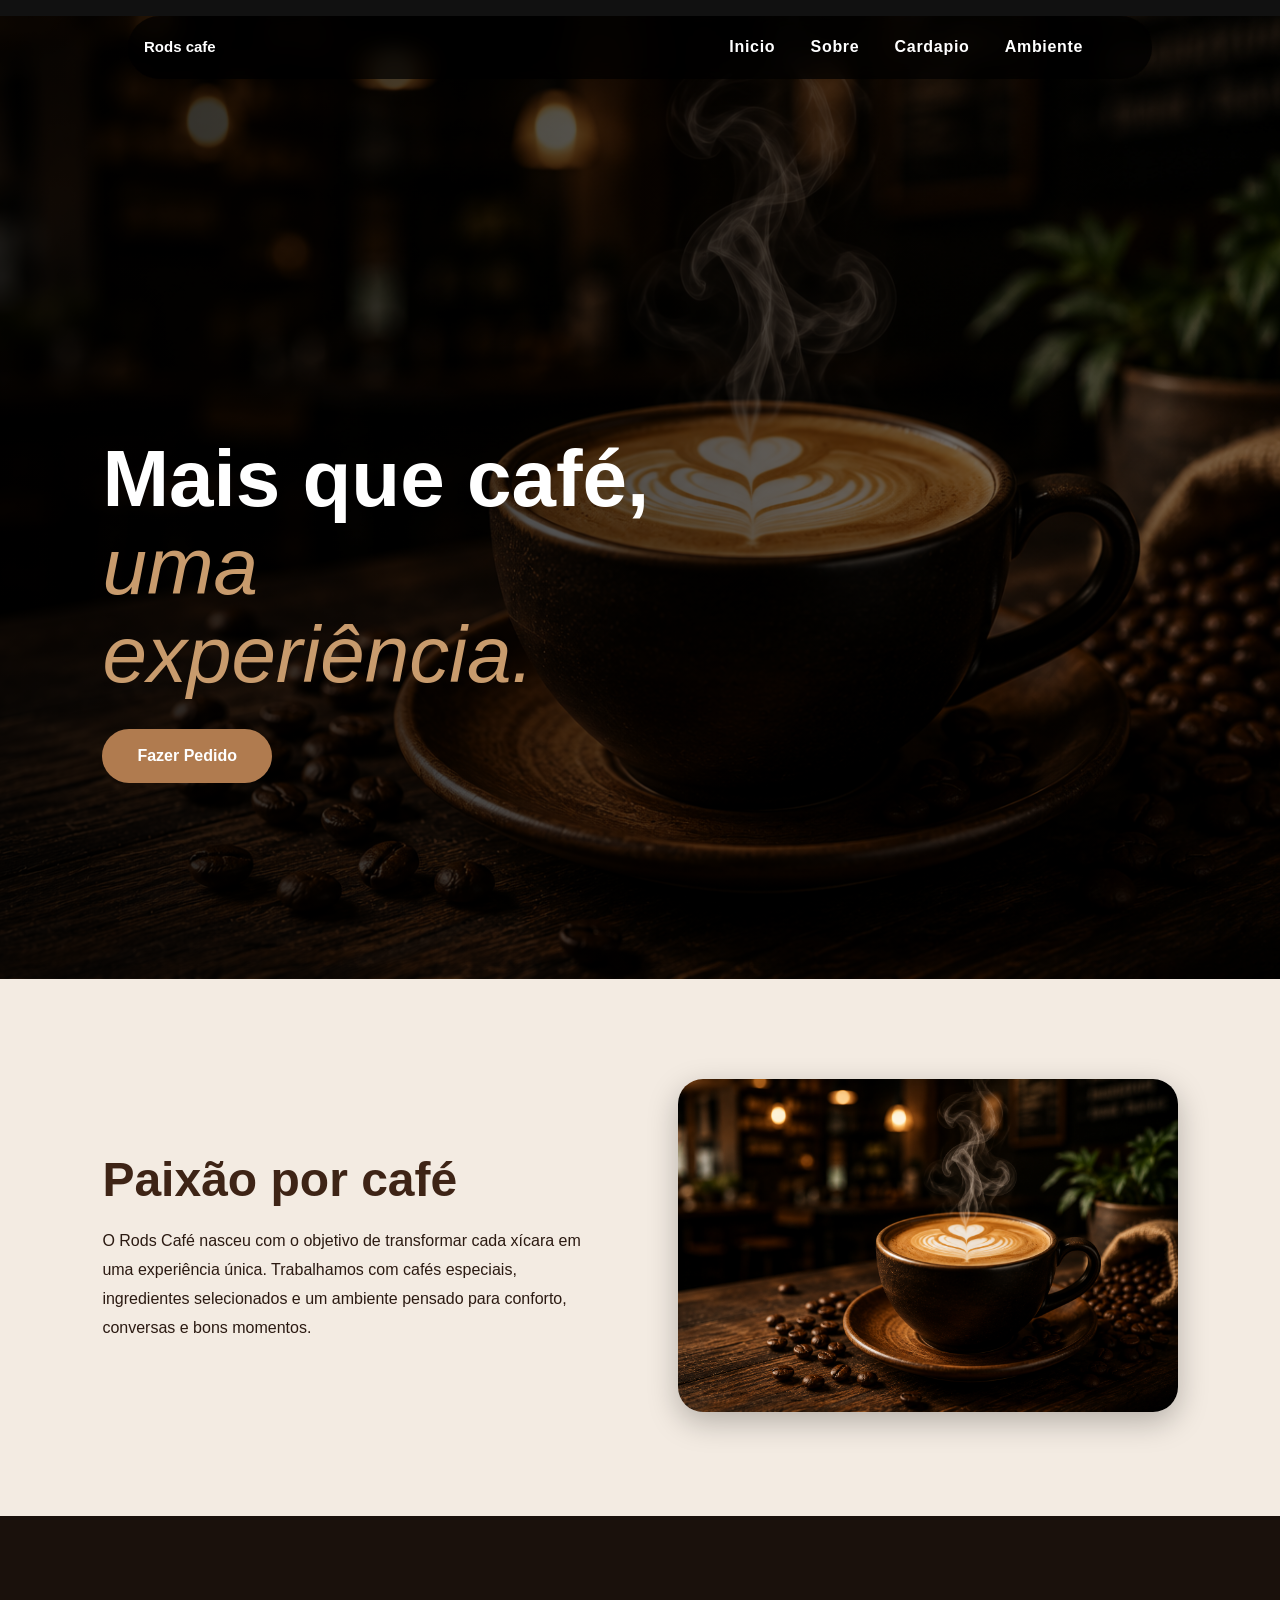
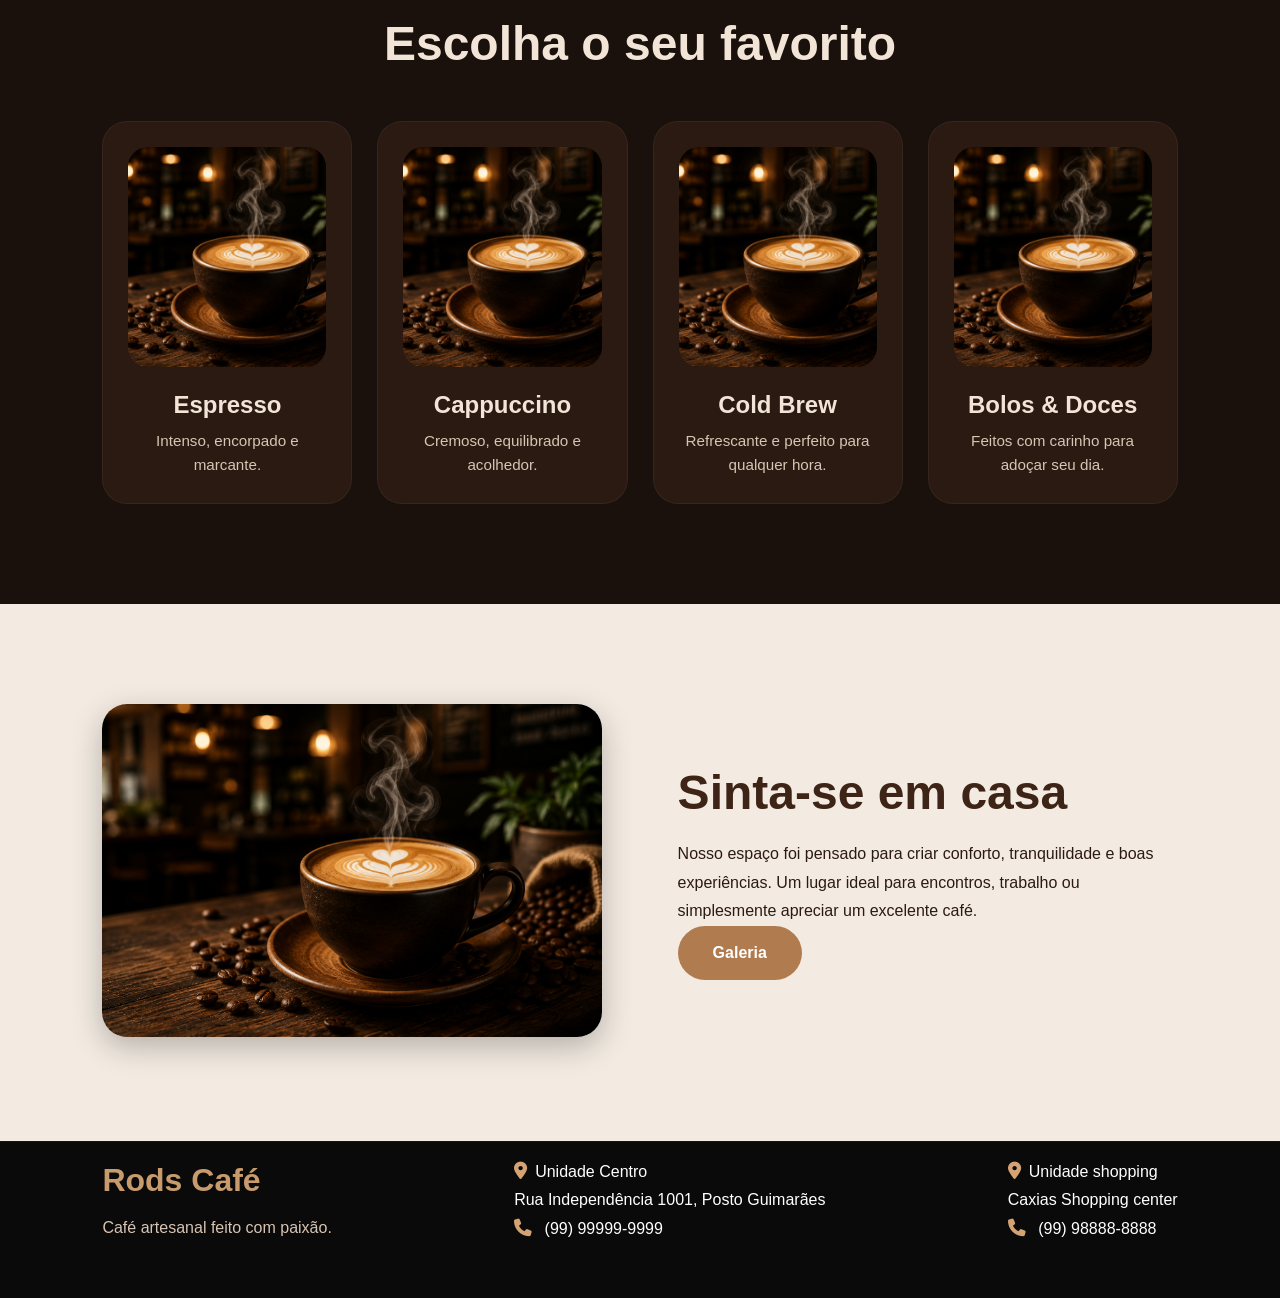
==== commit a4c051be: "Atualizaçao do navbar" ====
--- a/index.html
+++ b/index.html
@@ -29,11 +29,11 @@
                 </div>
             </label>
       <ul>
-                <li><a href="#" class="active">Home</a>
-                <li><a href="index.html">Inicio</a></li>
-                <li><a href="index.html#sobre">Sobre</a></li>
-                <li><a href="index.html#destaque">Cardapio</a></li>
-                <li><a href="index.html#ambiente">Ambiente</a></li>
+                <li><a href="#" class="active"></a>
+                <li><a href="#home">Inicio</a></li>
+                <li><a href="#sobre">Sobre</a></li>
+                <li><a href="#destaques">Cardapio</a></li>
+                <li><a href="#ambiente">Ambiente</a></li>
                 </li>
             </ul>
 </nav>
